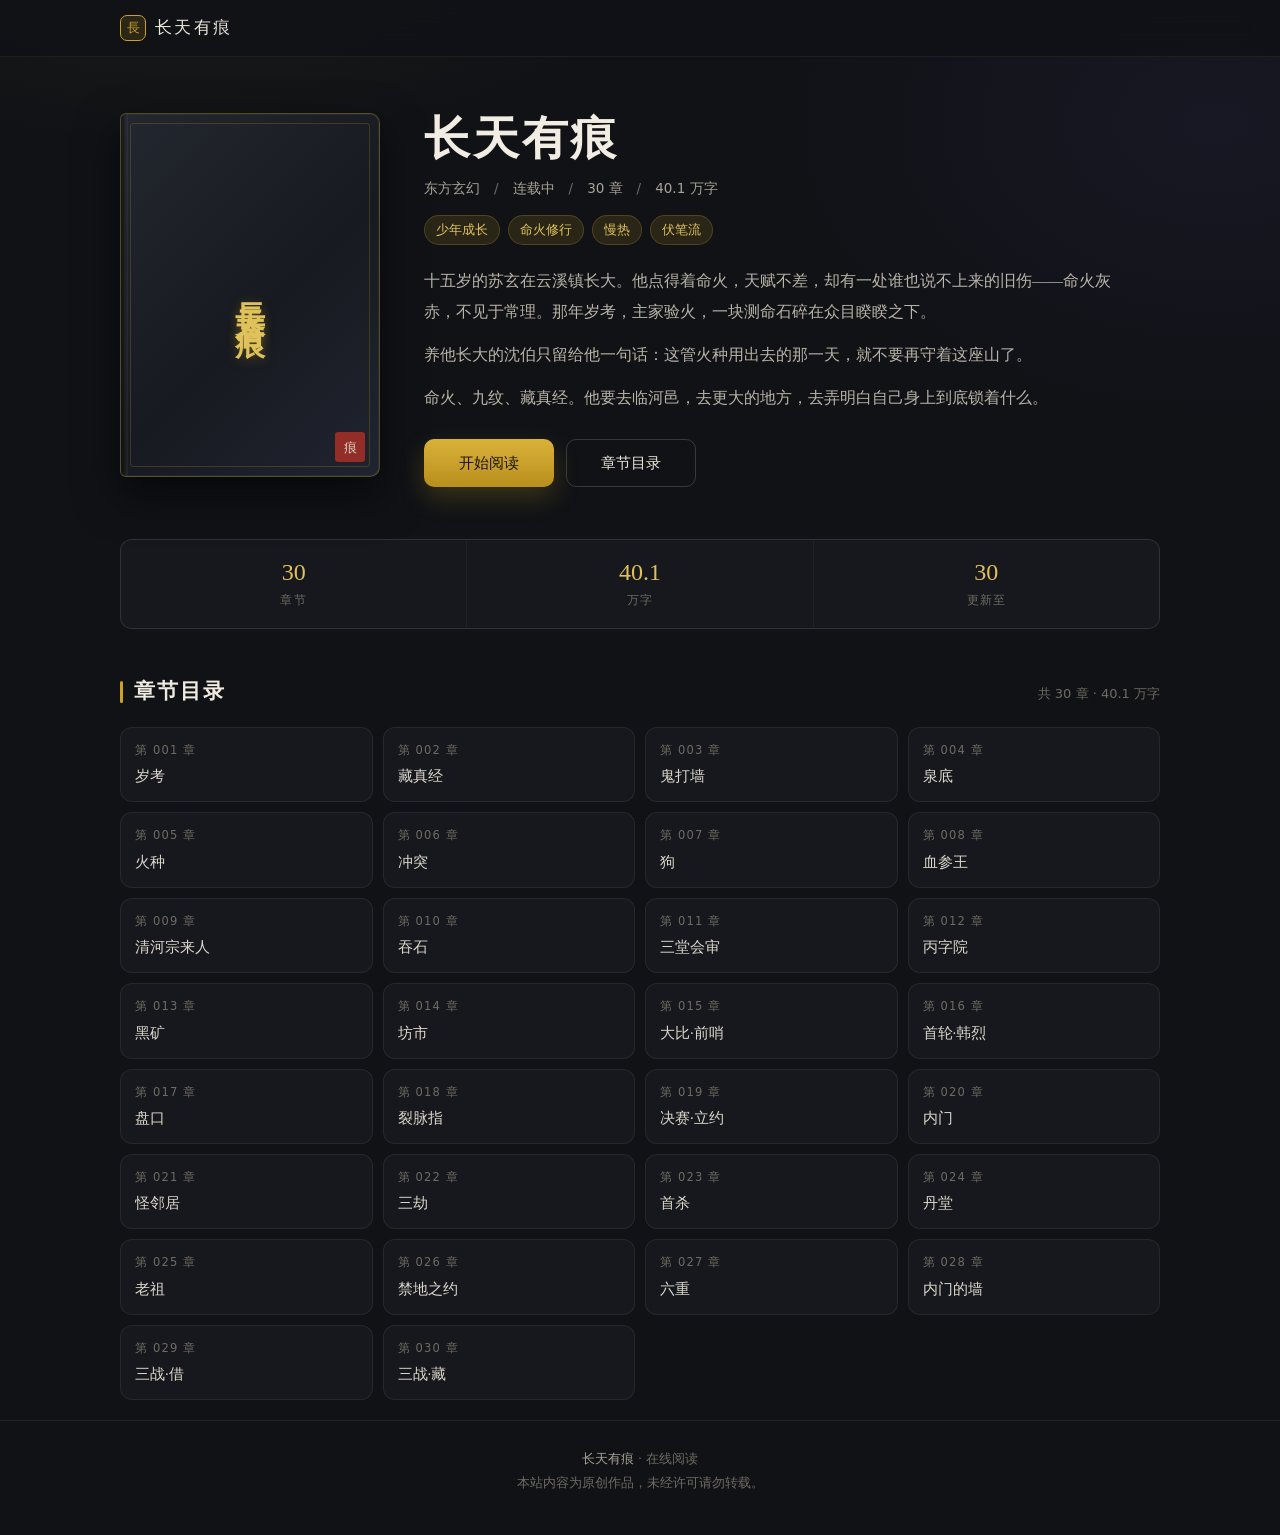
==== index.html @ 7e17dfa0 "Extract site files from archive" ====
<!DOCTYPE html>
<html lang="zh-CN">
<head>
<meta charset="utf-8">
<meta name="viewport" content="width=device-width, initial-scale=1, viewport-fit=cover">
<meta name="theme-color" content="#101216">
<meta name="description" content="《长天有痕》在线阅读 — 东方玄幻长篇">
<title>长天有痕 — 在线阅读</title>
<link rel="stylesheet" href="assets/style.css">
</head>
<body class="page-home">

<header class="topbar">
  <div class="wrap topbar__inner">
    <div class="brand"><span class="brand__mark">長</span>长天有痕</div>
    <a class="topbar__btn" id="continueBtn" hidden>继续阅读</a>
  </div>
</header>

<main class="wrap">

  <section class="hero">
    <div class="cover">
      <h1 class="cover__title" id="coverTitle">長天有痕</h1>
      <span class="cover__seal">痕</span>
    </div>

    <div class="info">
      <h1 class="info__title" id="bookTitle">长天有痕</h1>
      <div class="info__meta" id="bookMeta"></div>
      <div class="tagrow" id="bookTags"></div>
      <div class="intro" id="bookIntro"></div>

      <div class="actions">
        <a class="btn btn--primary" id="startBtn" href="read.html?c=1">开始阅读</a>
        <a class="btn btn--ghost" href="#toc">章节目录</a>
      </div>
    </div>
  </section>

  <div class="stats" id="stats"></div>

  <section id="toc">
    <div class="section-head">
      <h2>章节目录</h2>
      <span class="section-head__count" id="tocCount"></span>
    </div>
    <div class="toc" id="tocList"></div>
  </section>

</main>

<footer class="footer">
  <div class="wrap">
    <strong id="footerTitle">长天有痕</strong> · 在线阅读<br>
    本站内容为原创作品，未经许可请勿转载。
  </div>
</footer>

<script src="data/book.js"></script>
<script src="assets/home.js"></script>
</body>
</html>
---- assets/style.css ----
/* ============================================================
   《长天有痕》阅读站  —  全站样式
   移动端优先，向上适配平板 / 桌面
   ============================================================ */

/* ---------- 设计变量 ---------- */
:root {
  /* 深色（首页 / 夜间） */
  --ink-900: #101216;
  --ink-800: #16181d;
  --ink-700: #1d2026;
  --ink-600: #262a32;
  --ink-500: #343943;
  --ink-400: #4a505c;

  --gold: #c9a227;
  --gold-soft: #e0c25c;
  --gold-dim: rgba(201, 162, 39, 0.14);

  --text-hi: #ece7dc;
  --text-mid: #a8a396;
  --text-lo: #6f6b62;

  /* 阅读页 · 宣纸主题 */
  --paper-bg: #f5f1e6;
  --paper-bg-2: #ece6d7;
  --paper-card: #fffdf7;
  --paper-text: #2c2a26;
  --paper-text-mid: #6b6558;
  --paper-line: rgba(0, 0, 0, 0.09);

  /* 阅读页 · 夜间主题 */
  --night-bg: #15171b;
  --night-bg-2: #1b1e23;
  --night-card: #202329;
  --night-text: #c3c0b7;
  --night-text-mid: #85817a;
  --night-line: rgba(255, 255, 255, 0.09);

  /* 阅读页 · 护眼绿主题 */
  --sepia-bg: #dfe4d5;
  --sepia-card: #e9ede1;
  --sepia-text: #33372e;
  --sepia-text-mid: #666b5c;

  --radius: 12px;
  --radius-lg: 18px;

  --font-serif: "Songti SC", "Noto Serif SC", "Source Han Serif SC", "STSong", "SimSun", "宋体", Georgia, serif;
  --font-sans: system-ui, -apple-system, "Segoe UI", "PingFang SC", "Microsoft YaHei", "微软雅黑", sans-serif;

  --shadow: 0 8px 28px rgba(0, 0, 0, 0.28);
  --ease: cubic-bezier(0.22, 0.61, 0.36, 1);
}

/* ---------- 重置 ---------- */
*,
*::before,
*::after { box-sizing: border-box; }

html {
  -webkit-text-size-adjust: 100%;
  scroll-behavior: smooth;
}

body {
  margin: 0;
  font-family: var(--font-sans);
  background: var(--ink-900);
  color: var(--text-hi);
  line-height: 1.6;
  -webkit-font-smoothing: antialiased;
  -webkit-tap-highlight-color: transparent;
}

img { max-width: 100%; display: block; }
a { color: inherit; text-decoration: none; }
button {
  font: inherit;
  color: inherit;
  background: none;
  border: 0;
  cursor: pointer;
  -webkit-tap-highlight-color: transparent;
}

::selection { background: rgba(201, 162, 39, 0.3); }


/* ============================================================
   首页
   ============================================================ */

body.page-home {
  background:
    radial-gradient(900px 500px at 15% -10%, rgba(201, 162, 39, 0.10), transparent 60%),
    radial-gradient(700px 480px at 95% 8%, rgba(120, 90, 200, 0.08), transparent 62%),
    var(--ink-900);
  min-height: 100vh;
}

.wrap {
  width: 100%;
  max-width: 1080px;
  margin: 0 auto;
  padding: 0 20px;
}

/* 顶栏 */
.topbar {
  position: sticky;
  top: 0;
  z-index: 30;
  background: rgba(16, 18, 22, 0.82);
  backdrop-filter: blur(14px);
  -webkit-backdrop-filter: blur(14px);
  border-bottom: 1px solid rgba(255, 255, 255, 0.06);
}

.topbar__inner {
  display: flex;
  align-items: center;
  justify-content: space-between;
  gap: 12px;
  height: 56px;
}

.brand {
  display: flex;
  align-items: center;
  gap: 9px;
  font-family: var(--font-serif);
  font-size: 17px;
  letter-spacing: 0.14em;
  color: var(--text-hi);
}

.brand__mark {
  width: 26px;
  height: 26px;
  display: grid;
  place-items: center;
  border: 1px solid var(--gold);
  border-radius: 7px;
  color: var(--gold);
  font-size: 13px;
  letter-spacing: 0;
  background: var(--gold-dim);
}

.topbar__btn {
  display: inline-flex;
  align-items: center;
  gap: 6px;
  height: 34px;
  padding: 0 14px;
  border-radius: 999px;
  font-size: 13.5px;
  color: var(--gold-soft);
  border: 1px solid rgba(201, 162, 39, 0.38);
  background: var(--gold-dim);
  transition: background 0.2s var(--ease), transform 0.15s var(--ease);
  white-space: nowrap;
}

.topbar__btn:active { transform: scale(0.96); }
.topbar__btn:hover { background: rgba(201, 162, 39, 0.22); }
.topbar__btn[hidden] { display: none; }

/* Hero */
.hero {
  display: grid;
  grid-template-columns: 1fr;
  gap: 26px;
  padding: 34px 0 40px;
}

@media (min-width: 768px) {
  .hero {
    grid-template-columns: 260px 1fr;
    gap: 44px;
    align-items: start;
    padding: 56px 0 52px;
  }
}

/* 书封：纯 CSS 绘制 */
.cover {
  width: 168px;
  margin: 0 auto;
  aspect-ratio: 3 / 4.2;
  border-radius: 6px 10px 10px 6px;
  position: relative;
  background:
    linear-gradient(135deg, #23272f 0%, #171a20 55%, #202430 100%);
  border: 1px solid rgba(201, 162, 39, 0.34);
  box-shadow:
    0 18px 44px rgba(0, 0, 0, 0.55),
    inset 0 0 0 1px rgba(255, 255, 255, 0.04);
  overflow: hidden;
  display: flex;
  flex-direction: column;
  align-items: center;
  justify-content: center;
  gap: 14px;
}

@media (min-width: 768px) {
  .cover { width: 100%; margin: 0; }
}

.cover::before {
  content: "";
  position: absolute;
  inset: 9px;
  border: 1px solid rgba(201, 162, 39, 0.22);
  border-radius: 3px;
  pointer-events: none;
}

.cover::after {
  content: "";
  position: absolute;
  left: 0;
  top: 0;
  bottom: 0;
  width: 7px;
  background: linear-gradient(90deg, rgba(0, 0, 0, 0.5), rgba(255, 255, 255, 0.05));
}

.cover__title {
  writing-mode: vertical-rl;
  font-family: var(--font-serif);
  font-size: 25px;
  letter-spacing: 0.28em;
  color: var(--gold-soft);
  text-shadow: 0 2px 12px rgba(201, 162, 39, 0.3);
  margin: 0;
}

@media (min-width: 768px) {
  .cover__title { font-size: 30px; }
}

.cover__seal {
  position: absolute;
  right: 14px;
  bottom: 14px;
  width: 30px;
  height: 30px;
  display: grid;
  place-items: center;
  font-family: var(--font-serif);
  font-size: 13px;
  color: #f0e6d2;
  background: #9c2f27;
  border-radius: 3px;
  letter-spacing: 0;
  line-height: 1;
  opacity: 0.92;
}

/* 信息区 */
.info { min-width: 0; }

.info__title {
  font-family: var(--font-serif);
  font-size: clamp(30px, 8vw, 46px);
  line-height: 1.15;
  margin: 0 0 12px;
  letter-spacing: 0.06em;
  color: #f2ede2;
}

.info__meta {
  display: flex;
  flex-wrap: wrap;
  align-items: center;
  gap: 8px 14px;
  color: var(--text-mid);
  font-size: 13.5px;
  margin-bottom: 16px;
}

.info__meta .dot { color: var(--text-lo); }

.tagrow {
  display: flex;
  flex-wrap: wrap;
  gap: 8px;
  margin-bottom: 20px;
}

.tag {
  font-size: 12.5px;
  padding: 4px 11px;
  border-radius: 999px;
  color: var(--gold-soft);
  background: var(--gold-dim);
  border: 1px solid rgba(201, 162, 39, 0.24);
}

.intro {
  font-family: var(--font-serif);
  font-size: 15.5px;
  line-height: 2;
  color: #b9b4a8;
  margin: 0 0 26px;
  max-width: 46em;
}

.intro p { margin: 0 0 12px; }
.intro p:last-child { margin-bottom: 0; }

.actions {
  display: flex;
  flex-wrap: wrap;
  gap: 12px;
}

.btn {
  display: inline-flex;
  align-items: center;
  justify-content: center;
  gap: 8px;
  height: 48px;
  padding: 0 26px;
  border-radius: 10px;
  font-size: 15px;
  font-weight: 500;
  transition: transform 0.15s var(--ease), background 0.2s var(--ease), border-color 0.2s var(--ease);
  flex: 1 1 auto;
  min-width: 130px;
}

@media (min-width: 768px) {
  .btn { flex: 0 0 auto; }
}

.btn:active { transform: scale(0.975); }

.btn--primary {
  background: linear-gradient(180deg, #d9b23a, #b98f1d);
  color: #1a1405;
  box-shadow: 0 10px 26px rgba(201, 162, 39, 0.24);
}

.btn--primary:hover { background: linear-gradient(180deg, #e3bd48, #c69a22); }

.btn--ghost {
  border: 1px solid rgba(255, 255, 255, 0.16);
  color: var(--text-hi);
}

.btn--ghost:hover {
  border-color: rgba(201, 162, 39, 0.5);
  color: var(--gold-soft);
}

/* 统计条 */
.stats {
  display: grid;
  grid-template-columns: repeat(3, 1fr);
  gap: 1px;
  margin: 0 0 46px;
  background: rgba(255, 255, 255, 0.07);
  border: 1px solid rgba(255, 255, 255, 0.07);
  border-radius: var(--radius);
  overflow: hidden;
}

.stats__item {
  background: var(--ink-800);
  padding: 18px 12px;
  text-align: center;
}

.stats__num {
  font-family: var(--font-serif);
  font-size: 24px;
  color: var(--gold-soft);
  line-height: 1.2;
}

.stats__label {
  font-size: 12px;
  color: var(--text-lo);
  margin-top: 4px;
  letter-spacing: 0.1em;
}

/* 章节目录 */
.section-head {
  display: flex;
  align-items: baseline;
  justify-content: space-between;
  gap: 14px;
  margin-bottom: 18px;
}

.section-head h2 {
  font-family: var(--font-serif);
  font-size: 21px;
  margin: 0;
  letter-spacing: 0.1em;
  color: #f0ebe0;
  position: relative;
  padding-left: 14px;
}

.section-head h2::before {
  content: "";
  position: absolute;
  left: 0;
  top: 0.28em;
  bottom: 0.28em;
  width: 3px;
  border-radius: 2px;
  background: var(--gold);
}

.section-head__count {
  font-size: 13px;
  color: var(--text-lo);
}

.toc {
  display: grid;
  grid-template-columns: repeat(2, 1fr);
  gap: 10px;
  margin-bottom: 20px;
}

@media (min-width: 640px) { .toc { grid-template-columns: repeat(3, 1fr); } }
@media (min-width: 900px) { .toc { grid-template-columns: repeat(4, 1fr); } }

.toc__item {
  display: flex;
  flex-direction: column;
  gap: 5px;
  padding: 13px 14px;
  border-radius: var(--radius);
  background: var(--ink-800);
  border: 1px solid rgba(255, 255, 255, 0.07);
  transition: border-color 0.2s var(--ease), background 0.2s var(--ease), transform 0.15s var(--ease);
  position: relative;
  overflow: hidden;
}

.toc__item:hover {
  border-color: rgba(201, 162, 39, 0.42);
  background: var(--ink-700);
  transform: translateY(-2px);
}

.toc__item:active { transform: translateY(0); }

.toc__num {
  font-size: 11.5px;
  color: var(--text-lo);
  letter-spacing: 0.1em;
  font-variant-numeric: tabular-nums;
}

.toc__title {
  font-family: var(--font-serif);
  font-size: 15px;
  color: #ddd8cc;
  overflow: hidden;
  text-overflow: ellipsis;
  white-space: nowrap;
}

.toc__item.is-read .toc__title { color: var(--gold-soft); }
.toc__item.is-read::after {
  content: "";
  position: absolute;
  right: 0;
  top: 0;
  width: 0;
  height: 0;
  border-top: 16px solid rgba(201, 162, 39, 0.55);
  border-left: 16px solid transparent;
}

.toc__item.is-current {
  border-color: rgba(201, 162, 39, 0.7);
  background: rgba(201, 162, 39, 0.1);
}

.toc__empty {
  grid-column: 1 / -1;
  padding: 30px;
  text-align: center;
  color: var(--text-lo);
  font-size: 14px;
}

.footer {
  border-top: 1px solid rgba(255, 255, 255, 0.07);
  padding: 26px 0 40px;
  color: var(--text-lo);
  font-size: 12.5px;
  line-height: 1.9;
  text-align: center;
}

.footer strong { color: var(--text-mid); font-weight: 500; }


/* ============================================================
   阅读页
   ============================================================ */

body.page-read {
  background: var(--paper-bg);
  color: var(--paper-text);
  transition: background 0.25s var(--ease), color 0.25s var(--ease);
}

body.page-read[data-theme="night"] {
  background: var(--night-bg);
  color: var(--night-text);
}

body.page-read[data-theme="sepia"] {
  background: var(--sepia-bg);
  color: var(--sepia-text);
}

body.page-read {
  --rd-bg: var(--paper-bg);
  --rd-bg-2: var(--paper-bg-2);
  --rd-card: var(--paper-card);
  --rd-text: var(--paper-text);
  --rd-text-mid: var(--paper-text-mid);
  --rd-line: var(--paper-line);
  --rd-accent: #9c2f27;
}

body.page-read[data-theme="night"] {
  --rd-bg: var(--night-bg);
  --rd-bg-2: var(--night-bg-2);
  --rd-card: var(--night-card);
  --rd-text: var(--night-text);
  --rd-text-mid: var(--night-text-mid);
  --rd-line: var(--night-line);
  --rd-accent: #c9a227;
}

body.page-read[data-theme="sepia"] {
  --rd-bg: var(--sepia-bg);
  --rd-bg-2: #d3dac6;
  --rd-card: var(--sepia-card);
  --rd-text: var(--sepia-text);
  --rd-text-mid: var(--sepia-text-mid);
  --rd-line: rgba(0, 0, 0, 0.1);
  --rd-accent: #7a6a2f;
}

/* 顶部进度线 */
.progress-bar {
  position: fixed;
  left: 0;
  top: 0;
  height: 2px;
  width: 0;
  background: linear-gradient(90deg, #b98f1d, var(--gold-soft));
  z-index: 60;
  transition: width 0.1s linear;
}

/* 阅读器顶栏 */
.rd-head {
  position: fixed;
  top: 0;
  left: 0;
  right: 0;
  z-index: 50;
  height: 54px;
  display: flex;
  align-items: center;
  gap: 6px;
  padding: 0 8px;
  padding-top: env(safe-area-inset-top);
  background: color-mix(in srgb, var(--rd-bg) 88%, transparent);
  backdrop-filter: blur(14px);
  -webkit-backdrop-filter: blur(14px);
  border-bottom: 1px solid var(--rd-line);
  transform: translateY(0);
  transition: transform 0.28s var(--ease), background 0.25s var(--ease);
}

body.hide-ui .rd-head { transform: translateY(-105%); }
body.hide-ui .rd-foot { transform: translateY(115%); }
body.hide-ui .progress-bar { opacity: 0.35; }

.rd-head__btn {
  width: 40px;
  height: 40px;
  flex: 0 0 40px;
  display: grid;
  place-items: center;
  border-radius: 10px;
  color: var(--rd-text-mid);
  transition: background 0.18s var(--ease), color 0.18s var(--ease);
}

.rd-head__btn:hover {
  background: var(--rd-bg-2);
  color: var(--rd-text);
}

.rd-head__title {
  flex: 1 1 auto;
  min-width: 0;
  text-align: center;
  font-family: var(--font-serif);
  font-size: 14.5px;
  color: var(--rd-text-mid);
  overflow: hidden;
  text-overflow: ellipsis;
  white-space: nowrap;
  padding: 0 4px;
}

/* 正文 */
.rd-main {
  max-width: 44em;
  margin: 0 auto;
  padding: 82px 20px 130px;
}

@media (min-width: 768px) {
  .rd-main { padding: 96px 32px 140px; }
}

.rd-title {
  font-family: var(--font-serif);
  font-size: clamp(21px, 5.4vw, 27px);
  line-height: 1.5;
  margin: 0 0 10px;
  letter-spacing: 0.04em;
  color: var(--rd-text);
}

.rd-sub {
  font-size: 12.5px;
  color: var(--rd-text-mid);
  letter-spacing: 0.14em;
  margin: 0 0 32px;
  padding-bottom: 22px;
  border-bottom: 1px solid var(--rd-line);
}

.rd-body {
  font-family: var(--font-serif);
  font-size: var(--rd-fs, 19px);
  line-height: var(--rd-lh, 1.95);
  color: var(--rd-text);
  letter-spacing: 0.02em;
  text-align: justify;
  word-break: break-word;
}

.rd-body p {
  margin: 0 0 var(--rd-pgap, 0.92em);
  text-indent: 2em;
}

.rd-body p.is-sep {
  text-indent: 0;
  text-align: center;
  color: var(--rd-text-mid);
  letter-spacing: 0.5em;
  margin: 1.5em 0;
  font-size: 0.9em;
}

.rd-body p.is-dlg { text-indent: 2em; }

.rd-end {
  margin: 46px 0 0;
  padding-top: 26px;
  border-top: 1px solid var(--rd-line);
  text-align: center;
  color: var(--rd-text-mid);
  font-size: 13px;
  letter-spacing: 0.2em;
  font-family: var(--font-serif);
}

/* 章末翻页 */
.rd-nav {
  display: grid;
  grid-template-columns: 1fr 1fr;
  gap: 12px;
  margin-top: 34px;
}

.rd-nav__btn {
  display: flex;
  flex-direction: column;
  gap: 5px;
  padding: 15px 16px;
  border-radius: var(--radius);
  background: var(--rd-card);
  border: 1px solid var(--rd-line);
  transition: border-color 0.2s var(--ease), transform 0.15s var(--ease);
  min-width: 0;
}

.rd-nav__btn:hover { border-color: rgba(201, 162, 39, 0.6); }
.rd-nav__btn:active { transform: scale(0.98); }
.rd-nav__btn.is-off { opacity: 0.35; pointer-events: none; }
.rd-nav__btn--next { text-align: right; align-items: flex-end; }

.rd-nav__label {
  font-size: 11.5px;
  color: var(--rd-text-mid);
  letter-spacing: 0.12em;
}

.rd-nav__name {
  font-family: var(--font-serif);
  font-size: 14.5px;
  color: var(--rd-text);
  overflow: hidden;
  text-overflow: ellipsis;
  white-space: nowrap;
  max-width: 100%;
}

/* 底部工具栏 */
.rd-foot {
  position: fixed;
  left: 0;
  right: 0;
  bottom: 0;
  z-index: 50;
  display: flex;
  align-items: stretch;
  height: 56px;
  padding-bottom: env(safe-area-inset-bottom);
  background: color-mix(in srgb, var(--rd-bg) 90%, transparent);
  backdrop-filter: blur(14px);
  -webkit-backdrop-filter: blur(14px);
  border-top: 1px solid var(--rd-line);
  transition: transform 0.28s var(--ease), background 0.25s var(--ease);
}

.rd-foot__btn {
  flex: 1 1 0;
  display: flex;
  flex-direction: column;
  align-items: center;
  justify-content: center;
  gap: 3px;
  font-size: 10.5px;
  color: var(--rd-text-mid);
  letter-spacing: 0.06em;
  transition: color 0.18s var(--ease);
}

.rd-foot__btn:hover { color: var(--rd-text); }
.rd-foot__btn.is-disabled { opacity: 0.3; pointer-events: none; }
.rd-foot__btn svg { width: 19px; height: 19px; }

/* 抽屉 / 面板 */
.mask {
  position: fixed;
  inset: 0;
  z-index: 70;
  background: rgba(0, 0, 0, 0.5);
  opacity: 0;
  visibility: hidden;
  transition: opacity 0.26s var(--ease), visibility 0.26s;
}

.mask.is-open { opacity: 1; visibility: visible; }

.drawer {
  position: fixed;
  top: 0;
  bottom: 0;
  left: 0;
  z-index: 80;
  width: min(86vw, 400px);
  display: flex;
  flex-direction: column;
  background: var(--rd-bg);
  border-right: 1px solid var(--rd-line);
  transform: translateX(-102%);
  transition: transform 0.3s var(--ease);
  will-change: transform;
}

.drawer.is-open { transform: translateX(0); }

.drawer__head {
  display: flex;
  align-items: center;
  justify-content: space-between;
  gap: 10px;
  padding: 16px 16px 12px;
  padding-top: calc(16px + env(safe-area-inset-top));
  border-bottom: 1px solid var(--rd-line);
}

.drawer__book {
  min-width: 0;
}

.drawer__book h3 {
  font-family: var(--font-serif);
  font-size: 16px;
  margin: 0 0 3px;
  color: var(--rd-text);
  letter-spacing: 0.06em;
}

.drawer__book span {
  font-size: 12px;
  color: var(--rd-text-mid);
}

.drawer__list {
  flex: 1 1 auto;
  overflow-y: auto;
  overscroll-behavior: contain;
  -webkit-overflow-scrolling: touch;
  padding: 8px;
  padding-bottom: calc(20px + env(safe-area-inset-bottom));
}

.dch {
  display: flex;
  align-items: center;
  gap: 12px;
  width: 100%;
  padding: 13px 12px;
  border-radius: 10px;
  text-align: left;
  transition: background 0.16s var(--ease);
}

.dch:hover { background: var(--rd-bg-2); }

.dch__n {
  flex: 0 0 auto;
  font-size: 12px;
  color: var(--rd-text-mid);
  font-variant-numeric: tabular-nums;
  min-width: 2.4em;
  letter-spacing: 0.04em;
}

.dch__t {
  flex: 1 1 auto;
  min-width: 0;
  font-family: var(--font-serif);
  font-size: 14.5px;
  color: var(--rd-text);
  overflow: hidden;
  text-overflow: ellipsis;
  white-space: nowrap;
}

.dch.is-current {
  background: rgba(201, 162, 39, 0.14);
}

.dch.is-current .dch__t { color: var(--rd-accent); }
.dch.is-current .dch__n { color: var(--rd-accent); }

/* 设置面板 */
.sheet {
  position: fixed;
  left: 0;
  right: 0;
  bottom: 0;
  z-index: 80;
  background: var(--rd-card);
  border-top: 1px solid var(--rd-line);
  border-radius: 18px 18px 0 0;
  padding: 20px 20px calc(26px + env(safe-area-inset-bottom));
  transform: translateY(102%);
  transition: transform 0.3s var(--ease);
  max-width: 560px;
  margin: 0 auto;
  box-shadow: 0 -10px 40px rgba(0, 0, 0, 0.22);
}

.sheet.is-open { transform: translateY(0); }

.sheet__row {
  display: flex;
  align-items: center;
  gap: 14px;
  padding: 13px 0;
  border-bottom: 1px solid var(--rd-line);
}

.sheet__row:last-of-type { border-bottom: 0; }

.sheet__label {
  flex: 0 0 56px;
  font-size: 13.5px;
  color: var(--rd-text-mid);
  letter-spacing: 0.06em;
}

.seg {
  flex: 1 1 auto;
  display: flex;
  gap: 8px;
  flex-wrap: wrap;
}

.seg__btn {
  flex: 1 1 0;
  min-width: 58px;
  height: 38px;
  border-radius: 9px;
  font-size: 13.5px;
  color: var(--rd-text-mid);
  background: var(--rd-bg-2);
  border: 1px solid transparent;
  transition: all 0.16s var(--ease);
}

.seg__btn.is-on {
  color: var(--rd-accent);
  border-color: var(--rd-accent);
  background: transparent;
  font-weight: 500;
}

/* 轻提示 */
.toast {
  position: fixed;
  left: 50%;
  bottom: 84px;
  transform: translate(-50%, 12px);
  z-index: 90;
  padding: 10px 18px;
  border-radius: 999px;
  font-size: 13px;
  background: rgba(20, 22, 26, 0.92);
  color: #f0ece2;
  opacity: 0;
  visibility: hidden;
  transition: opacity 0.24s var(--ease), transform 0.24s var(--ease), visibility 0.24s;
  backdrop-filter: blur(10px);
  -webkit-backdrop-filter: blur(10px);
  max-width: 82vw;
  text-align: center;
}

.toast.is-show {
  opacity: 1;
  visibility: visible;
  transform: translate(-50%, 0);
}

/* 加载态 */
.loading {
  padding: 70px 0;
  text-align: center;
  color: var(--rd-text-mid);
  font-size: 14px;
  letter-spacing: 0.16em;
  font-family: var(--font-serif);
}

.loading__bar {
  width: 90px;
  height: 2px;
  margin: 16px auto 0;
  background: var(--rd-line);
  overflow: hidden;
  border-radius: 2px;
  position: relative;
}

.loading__bar::after {
  content: "";
  position: absolute;
  inset: 0;
  width: 40%;
  background: var(--gold);
  border-radius: 2px;
  animation: slide 1.1s var(--ease) infinite;
}

@keyframes slide {
  0% { transform: translateX(-110%); }
  100% { transform: translateX(260%); }
}

.err {
  padding: 60px 20px;
  text-align: center;
  color: var(--rd-text-mid);
  font-size: 14.5px;
  line-height: 2;
}

.err a { color: var(--rd-accent); text-decoration: underline; }

/* 桌面端加宽正文 */
@media (min-width: 1024px) {
  .rd-body { letter-spacing: 0.03em; }
}

/* 减少动效偏好 */
@media (prefers-reduced-motion: reduce) {
  * { animation-duration: 0.01ms !important; transition-duration: 0.01ms !important; }
  html { scroll-behavior: auto; }
}
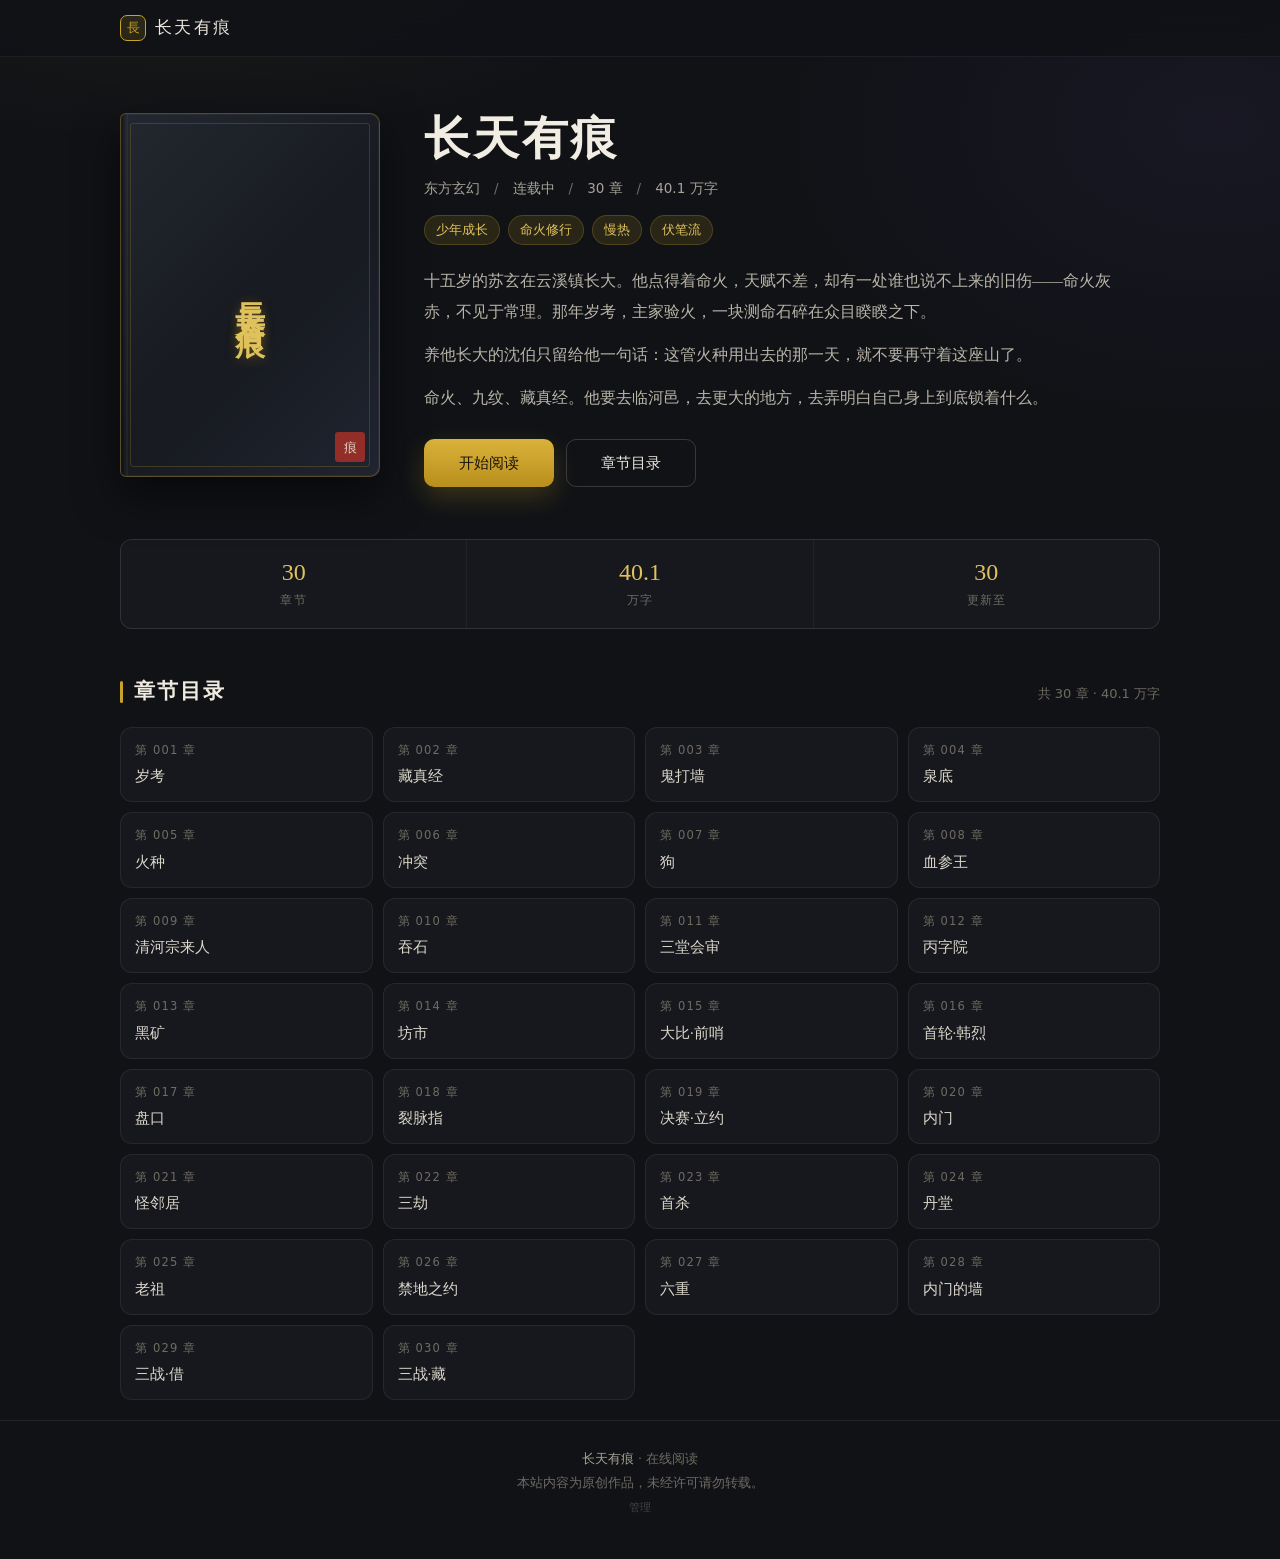
==== commit 1f99fe12: "Add admin upload page" ====
--- a/index.html
+++ b/index.html
@@ -53,7 +53,8 @@
 <footer class="footer">
   <div class="wrap">
     <strong id="footerTitle">长天有痕</strong> · 在线阅读<br>
-    本站内容为原创作品，未经许可请勿转载。
+    本站内容为原创作品，未经许可请勿转载。<br>
+    <a href="admin.html" style="color:var(--text-lo);font-size:11px;opacity:.55;text-decoration:none">管理</a>
   </div>
 </footer>
 
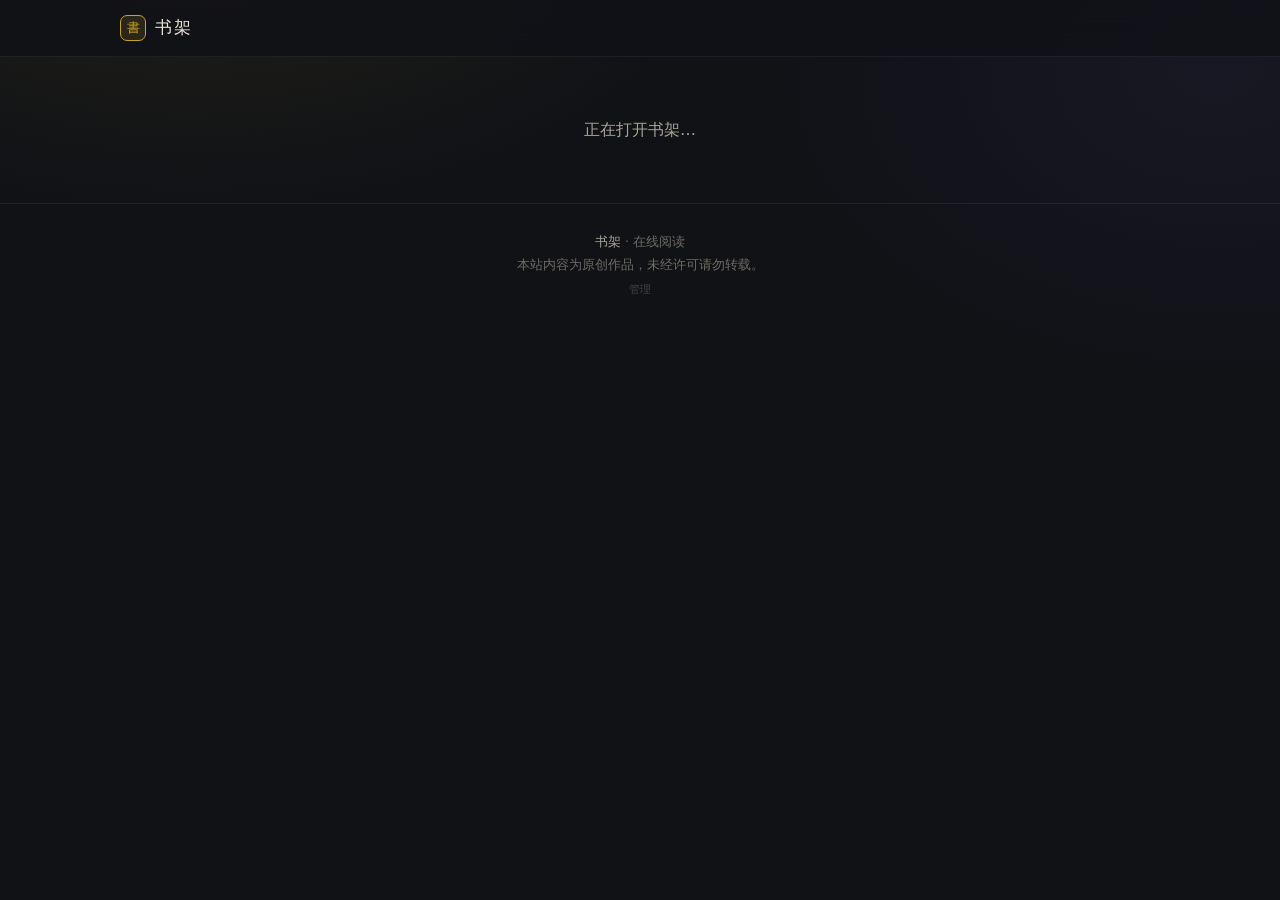
==== commit 32a624fa: "书架改版：首页改为书架，新增 book.html" ====
--- a/index.html
+++ b/index.html
@@ -4,61 +4,31 @@
 <meta charset="utf-8">
 <meta name="viewport" content="width=device-width, initial-scale=1, viewport-fit=cover">
 <meta name="theme-color" content="#101216">
-<meta name="description" content="《长天有痕》在线阅读 — 东方玄幻长篇">
-<title>长天有痕 — 在线阅读</title>
+<meta name="description" content="书架 — 原创小说在线阅读">
+<title>书架 — 在线阅读</title>
 <link rel="stylesheet" href="assets/style.css">
 </head>
 <body class="page-home">
 
 <header class="topbar">
   <div class="wrap topbar__inner">
-    <div class="brand"><span class="brand__mark">長</span>长天有痕</div>
-    <a class="topbar__btn" id="continueBtn" hidden>继续阅读</a>
+    <div class="brand"><span class="brand__mark">書</span>书架</div>
   </div>
 </header>
 
-<main class="wrap">
-
-  <section class="hero">
-    <div class="cover">
-      <h1 class="cover__title" id="coverTitle">長天有痕</h1>
-      <span class="cover__seal">痕</span>
-    </div>
-
-    <div class="info">
-      <h1 class="info__title" id="bookTitle">长天有痕</h1>
-      <div class="info__meta" id="bookMeta"></div>
-      <div class="tagrow" id="bookTags"></div>
-      <div class="intro" id="bookIntro"></div>
-
-      <div class="actions">
-        <a class="btn btn--primary" id="startBtn" href="read.html?c=1">开始阅读</a>
-        <a class="btn btn--ghost" href="#toc">章节目录</a>
-      </div>
-    </div>
-  </section>
-
-  <div class="stats" id="stats"></div>
-
-  <section id="toc">
-    <div class="section-head">
-      <h2>章节目录</h2>
-      <span class="section-head__count" id="tocCount"></span>
-    </div>
-    <div class="toc" id="tocList"></div>
-  </section>
-
+<main class="wrap" id="shelf">
+  <div style="padding:60px 20px;text-align:center;color:#a8a396">正在打开书架…</div>
 </main>
 
 <footer class="footer">
   <div class="wrap">
-    <strong id="footerTitle">长天有痕</strong> · 在线阅读<br>
+    <strong>书架</strong> · 在线阅读<br>
     本站内容为原创作品，未经许可请勿转载。<br>
     <a href="admin.html" style="color:var(--text-lo);font-size:11px;opacity:.55;text-decoration:none">管理</a>
   </div>
 </footer>
 
-<script src="data/book.js"></script>
-<script src="assets/home.js"></script>
+<script src="data/books.js"></script>
+<script src="assets/shelf.js"></script>
 </body>
 </html>
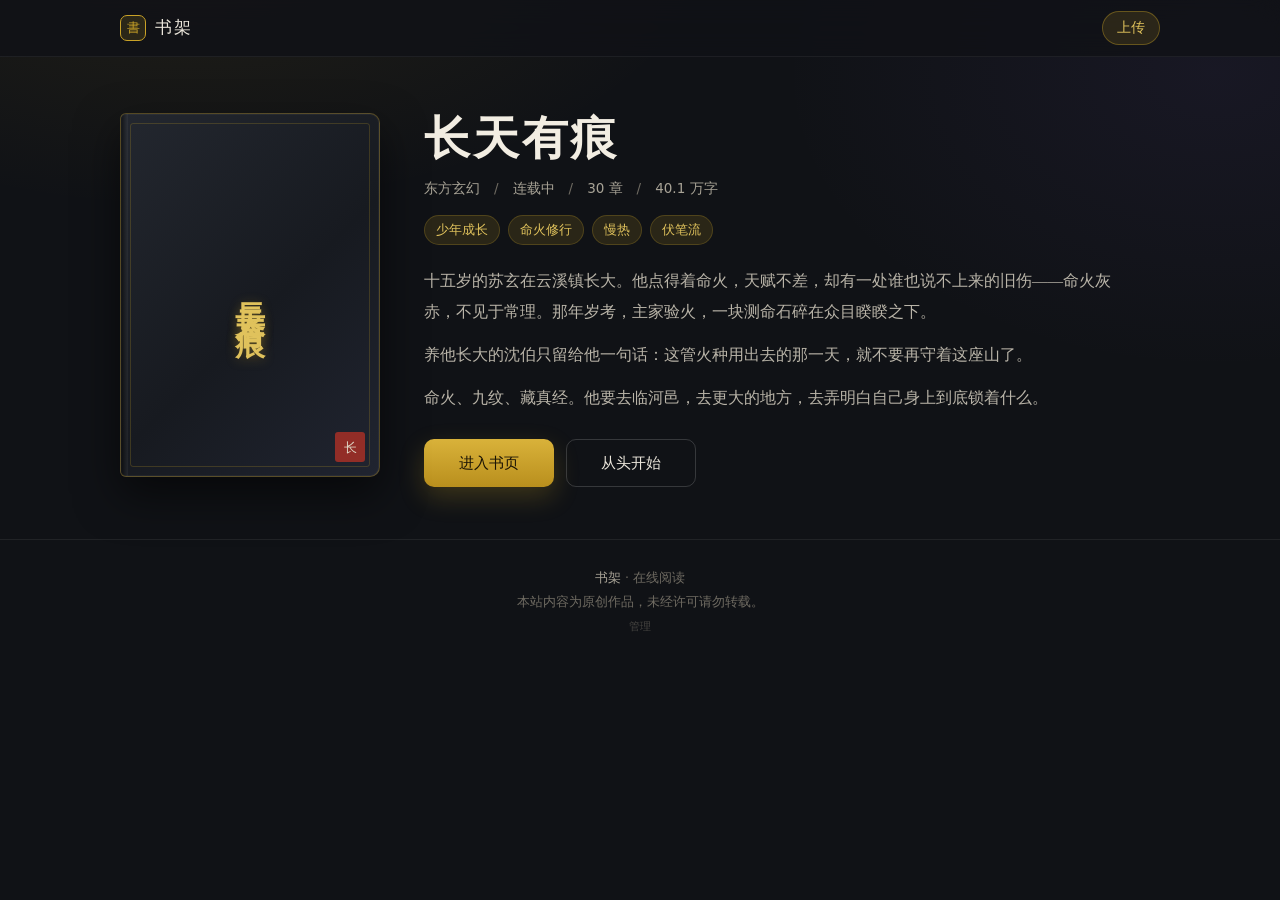
==== commit 77efcc66: "上传页极简化：单上传窗口" ====
--- a/index.html
+++ b/index.html
@@ -13,6 +13,7 @@
 <header class="topbar">
   <div class="wrap topbar__inner">
     <div class="brand"><span class="brand__mark">書</span>书架</div>
+    <a class="topbar__btn" href="admin.html">上传</a>
   </div>
 </header>
 
